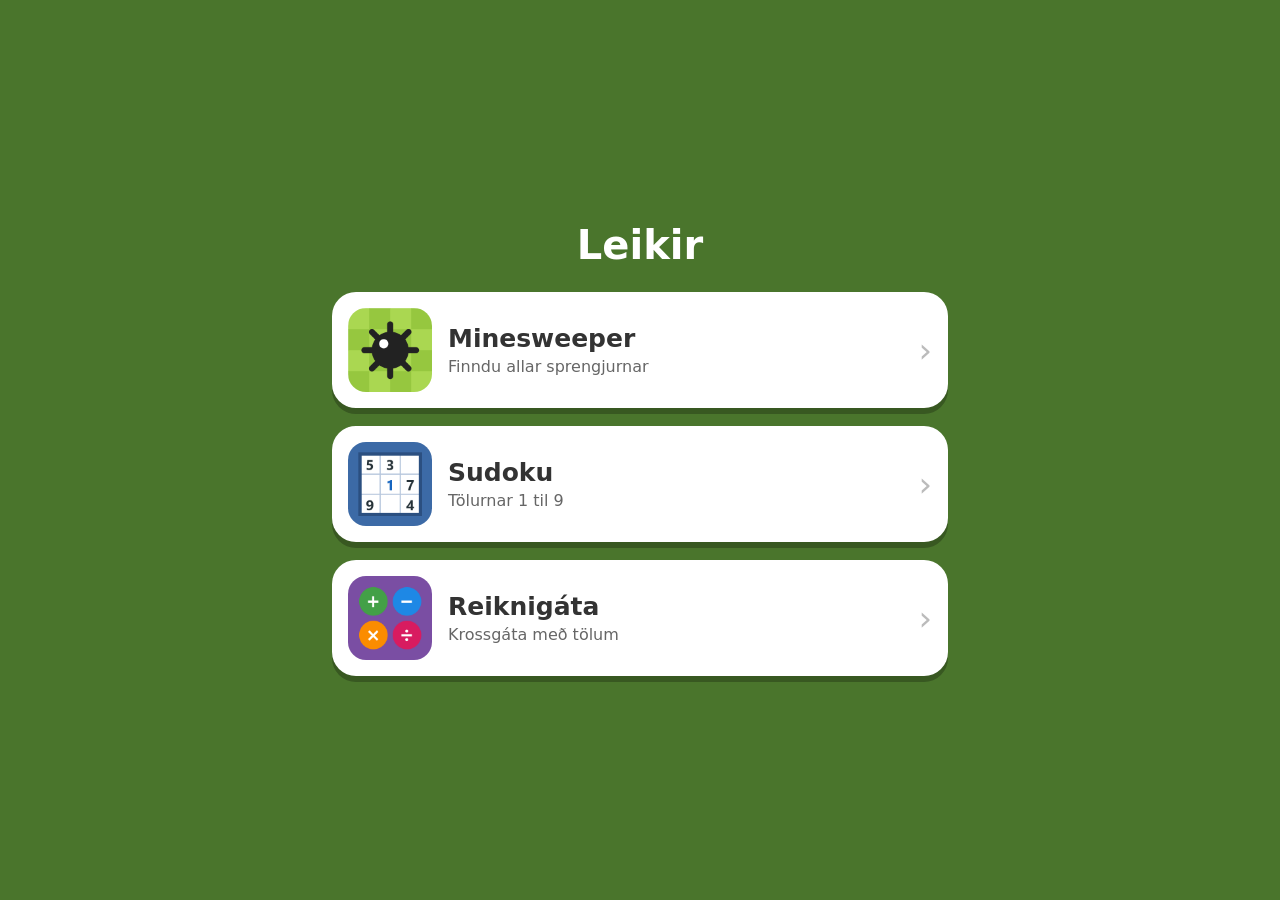
==== index.html @ 5a7bd8e1 "Shared leaderboard (off until set up); Sudoku hides mistakes until the end Leaderboard: every win in" ====
<!doctype html>
<html lang="is">
<head>
  <meta charset="utf-8">
  <meta name="viewport" content="width=device-width, initial-scale=1, maximum-scale=1, user-scalable=no, viewport-fit=cover">
  <title>Leikir</title>
  <meta name="theme-color" content="#4a752c">
  <meta name="mobile-web-app-capable" content="yes">
  <meta name="apple-mobile-web-app-capable" content="yes">
  <meta name="apple-mobile-web-app-status-bar-style" content="black-translucent">
  <meta name="apple-mobile-web-app-title" content="Leikir">
  <link rel="manifest" href="manifest.json">
  <link rel="icon" href="icons/icon-192.png">
  <link rel="apple-touch-icon" href="icons/apple-touch-icon.png">
  <link rel="stylesheet" href="common.css">
  <style>
    .start { justify-content: center; gap: 18px; }
    .start h1 { margin: 0 0 6px; text-align: center; font-size: 40px; }
    .game {
      display: flex;
      align-items: center;
      gap: 16px;
      padding: 16px;
      border-radius: 24px;
      background: #fff;
      color: #333;
      text-decoration: none;
      box-shadow: 0 6px 0 rgba(0, 0, 0, 0.25);
    }
    .game:active { transform: translateY(3px); box-shadow: 0 3px 0 rgba(0, 0, 0, 0.25); }
    .game img { width: 84px; height: 84px; border-radius: 18px; flex: none; }
    .game h2 { margin: 0 0 4px; font-size: 25px; }
    .game p { margin: 0; font-size: 16px; color: #666; }
    .game .go { margin-left: auto; font-size: 34px; color: #bbb; }
    .leaderboard {
      align-self: center;
      padding: 14px 28px;
      border-radius: 999px;
      background: #ffd54f;
      color: #5d4037;
      font-size: 20px;
      font-weight: 800;
      text-decoration: none;
      box-shadow: 0 5px 0 rgba(0, 0, 0, 0.25);
    }
    .leaderboard[hidden] { display: none; }
  </style>
</head>
<body>
  <main class="app start">
    <h1>Leikir</h1>
    <a class="game" href="namuleit/">
      <img src="icons/namuleit.png" alt="">
      <div>
        <h2>Minesweeper</h2>
        <p id="ms-note">Finndu allar sprengjurnar</p>
      </div>
      <span class="go" aria-hidden="true">›</span>
    </a>
    <a class="game" href="sudoku/">
      <img src="icons/sudoku.png" alt="">
      <div>
        <h2>Sudoku</h2>
        <p id="sd-note">Tölurnar 1 til 9</p>
      </div>
      <span class="go" aria-hidden="true">›</span>
    </a>
    <a class="game" href="reiknigata/">
      <img src="icons/reiknigata.png" alt="">
      <div>
        <h2>Reiknigáta</h2>
        <p id="rg-note">Krossgáta með tölum</p>
      </div>
      <span class="go" aria-hidden="true">›</span>
    </a>
    <a class="leaderboard" id="leaderboard" href="stigatafla/" hidden>🏅 Stigatafla</a>
  </main>

  <script src="common.js"></script>
  <script src="leaderboard-config.js"></script>
  <script src="leaderboard.js"></script>
  <script>
    // Show each game's record, or that a puzzle is waiting to be finished.
    const ms = makeRecords(makeStore('ms-'));
    const msBest = Object.keys(LEVEL_NAMES).find((lv) => ms.best(lv));
    if (msBest) $('ms-note').textContent = `🏆 ${LEVEL_NAMES[msBest]}: ${ms.best(msBest)} sek`;

    for (const prefix of ['sd', 'rg']) {
      const st = makeStore(prefix + '-');
      const rec = makeRecords(st);
      const current = st.getJSON('current', null);
      const best = Object.keys(LEVEL_NAMES).find((lv) => rec.best(lv));
      if (current && LEVEL_NAMES[current.level]) $(prefix + '-note').textContent = `▶ Halda áfram (${LEVEL_NAMES[current.level]})`;
      else if (best) $(prefix + '-note').textContent = `🏆 ${LEVEL_NAMES[best]}: ${clock(rec.best(best))}`;
    }

    $('leaderboard').hidden = !lbOn();

    registerServiceWorker('sw.js');
  </script>
</body>
</html>
---- common.css ----
/* Shared look for the start page and both games. */
:root {
  --bg: #4a752c;
}

* { box-sizing: border-box; }

html, body {
  margin: 0;
  height: 100%;
  background: var(--bg);
  overscroll-behavior: none;
}

body {
  font-family: system-ui, -apple-system, "Segoe UI", Roboto, sans-serif;
  color: #fff;
  -webkit-user-select: none;
  user-select: none;
  -webkit-touch-callout: none;
  -webkit-tap-highlight-color: transparent;
  touch-action: manipulation;
}

button { font-family: inherit; cursor: pointer; }

.app {
  height: 100vh;
  height: 100dvh;
  max-width: 640px;
  margin: 0 auto;
  display: flex;
  flex-direction: column;
  gap: 10px;
  padding:
    calc(env(safe-area-inset-top) + 10px)
    calc(env(safe-area-inset-right) + 12px)
    calc(env(safe-area-inset-bottom) + 12px)
    calc(env(safe-area-inset-left) + 12px);
}

/* Top bar: [home + stat] [centre] [stat] */
.bar {
  display: grid;
  grid-template-columns: 1fr auto 1fr;
  align-items: center;
  gap: 8px;
}
.bar-left { display: flex; align-items: center; gap: 8px; }
.bar > :last-child { justify-self: end; }

.home {
  flex: none;
  width: 44px;
  height: 44px;
  border-radius: 50%;
  display: grid;
  place-items: center;
  background: rgba(0, 0, 0, 0.2);
  color: #fff;
  font-size: 30px;
  font-weight: 700;
  line-height: 1;
  text-decoration: none;
  padding-bottom: 4px;
}
.home:active { background: rgba(0, 0, 0, 0.35); }

.stat {
  min-width: 84px;
  padding: 8px 12px;
  border-radius: 999px;
  background: rgba(0, 0, 0, 0.2);
  font-size: 20px;
  font-weight: 800;
  font-variant-numeric: tabular-nums;
  text-align: center;
  white-space: nowrap;
}

/* Difficulty + records button */
.row {
  display: flex;
  gap: 8px;
}

.levels {
  flex: 1;
  display: flex;
  gap: 4px;
  padding: 4px;
  border-radius: 999px;
  background: rgba(0, 0, 0, 0.2);
}
.levels button {
  flex: 1;
  padding: 10px 0;
  border: none;
  border-radius: 999px;
  background: transparent;
  color: #fff;
  font-size: 16px;
  font-weight: 700;
}
.levels button.active { background: #fff; color: var(--bg); }

.trophy {
  padding: 0 14px;
  border: none;
  border-radius: 999px;
  background: #ffd54f;
  color: #5d4037;
  font-size: 17px;
  font-weight: 800;
  font-variant-numeric: tabular-nums;
  white-space: nowrap;
  box-shadow: 0 4px 0 rgba(0, 0, 0, 0.25);
}
.trophy:active { transform: translateY(2px); box-shadow: 0 2px 0 rgba(0, 0, 0, 0.25); }

.board-wrap {
  flex: 1;
  min-height: 0;
  overflow: hidden;
  display: flex;
  align-items: center;
  justify-content: center;
}

.hint {
  margin: 0;
  text-align: center;
  font-size: 14px;
  opacity: 0.85;
}

/* Popups */
.overlay {
  position: fixed;
  inset: 0;
  z-index: 10;
  display: grid;
  place-items: center;
  background: rgba(0, 0, 0, 0.45);
}
.overlay[hidden] { display: none; }

.card {
  width: min(320px, 86vw);
  padding: 28px 20px;
  border-radius: 24px;
  background: #fff;
  color: #333;
  text-align: center;
  animation: pop 0.2s ease-out;
}
.card h2 { margin: 8px 0 4px; font-size: 28px; }
.card p { margin: 0 0 20px; font-size: 18px; }
.big { font-size: 64px; line-height: 1; }

.actions { display: flex; gap: 10px; justify-content: center; }

.again {
  padding: 14px 32px;
  border: none;
  border-radius: 999px;
  background: var(--bg);
  color: #fff;
  font-size: 20px;
  font-weight: 800;
}
.again.secondary { background: #e8e8e8; color: #333; }

/* Records panel */
.records {
  max-height: 86vh;
  max-height: 86dvh;
  overflow-y: auto;
}
.records table {
  width: 100%;
  margin-bottom: 16px;
  border-collapse: collapse;
  font-size: 17px;
}
.records th { font-size: 13px; color: #888; font-weight: 600; padding-bottom: 4px; }
.records td { padding: 8px 4px; border-top: 1px solid #eee; font-weight: 700; font-variant-numeric: tabular-nums; }
.records th:first-child, .records td:first-child { text-align: left; }
.records h3 { margin: 0 0 8px; font-size: 18px; text-align: left; }

.history {
  margin: 0 0 20px;
  padding: 0;
  list-style: none;
  text-align: left;
  font-size: 16px;
}
.history li {
  display: flex;
  justify-content: space-between;
  gap: 8px;
  padding: 7px 0;
  border-top: 1px solid #eee;
}
.history .when { color: #888; font-size: 14px; white-space: nowrap; }
.history .empty { color: #888; justify-content: center; }

/* Leaderboard bits: place in the win popup, and the name form */
#result-board:empty { display: none; }
#result-board { margin: -8px 0 18px; }
.board-line { margin: 0; font-size: 17px; font-weight: 700; color: #5d4037; }
.name-form { display: grid; gap: 10px; }
.name-form p { margin: 0; font-size: 16px; }
.name-form input {
  width: 100%;
  padding: 12px 14px;
  border: 2px solid #ccc;
  border-radius: 14px;
  font: inherit;
  font-size: 20px;
  text-align: center;
  -webkit-user-select: text;
  user-select: text;
}
.name-form input:focus { outline: none; border-color: var(--bg); }

.confetti {
  position: fixed;
  top: -40px;
  z-index: 20;
  font-size: 28px;
  pointer-events: none;
  animation: fall linear forwards;
}

@keyframes pop {
  from { transform: scale(0.3); }
  to { transform: scale(1); }
}
@keyframes fall {
  to { transform: translateY(110vh) rotate(360deg); }
}
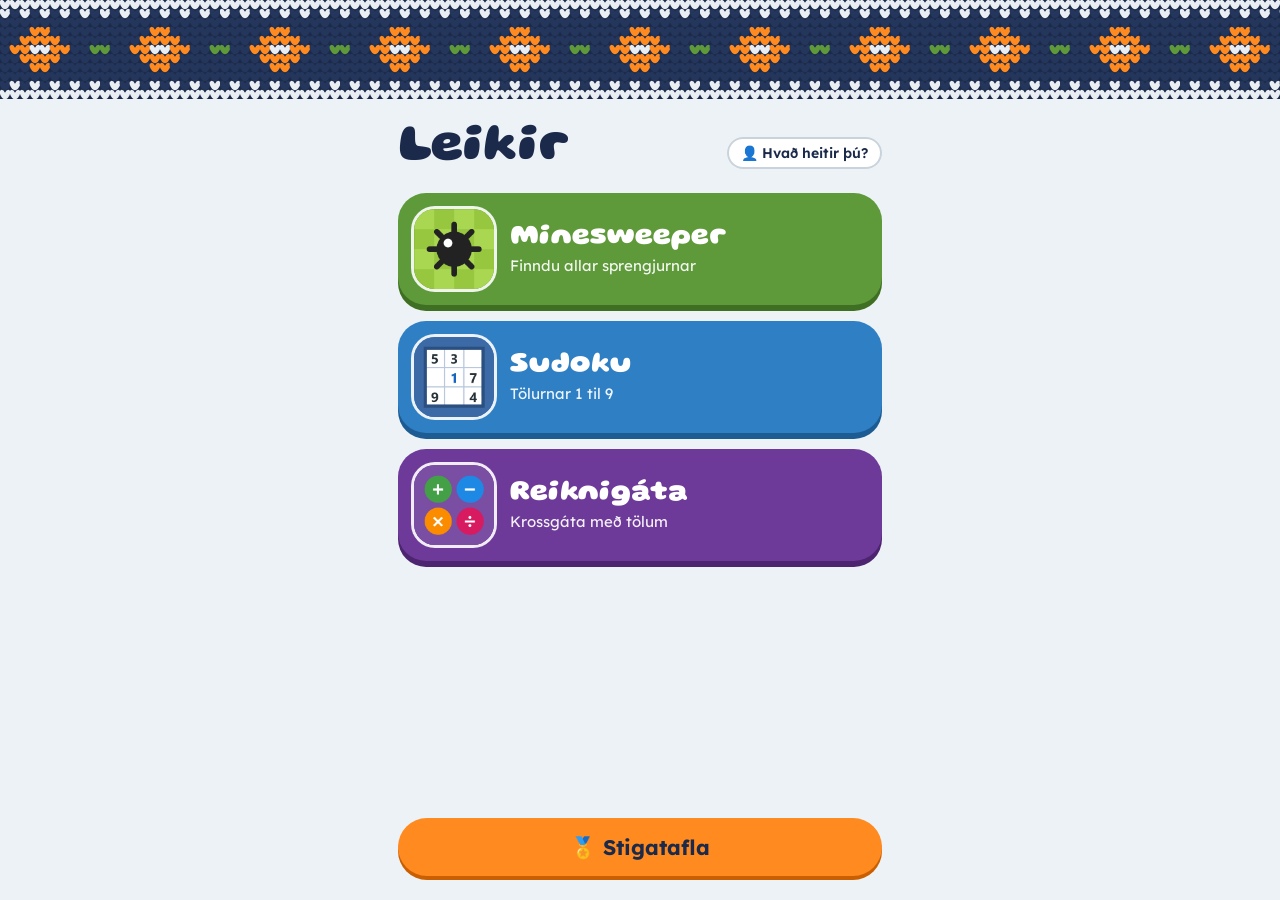
==== commit ef0a5970: "Redesign proposal: "lopapeysa" look (not for main until approved) - Knitted Icelandic-sweater yoke b" ====
--- a/index.html
+++ b/index.html
@@ -4,7 +4,7 @@
   <meta charset="utf-8">
   <meta name="viewport" content="width=device-width, initial-scale=1, maximum-scale=1, user-scalable=no, viewport-fit=cover">
   <title>Leikir</title>
-  <meta name="theme-color" content="#4a752c">
+  <meta name="theme-color" content="#1b2a4a">
   <meta name="mobile-web-app-capable" content="yes">
   <meta name="apple-mobile-web-app-capable" content="yes">
   <meta name="apple-mobile-web-app-status-bar-style" content="black-translucent">
@@ -12,74 +12,144 @@
   <link rel="manifest" href="manifest.json">
   <link rel="icon" href="icons/icon-192.png">
   <link rel="apple-touch-icon" href="icons/apple-touch-icon.png">
+  <link rel="preconnect" href="https://fonts.googleapis.com">
+  <link rel="preconnect" href="https://fonts.gstatic.com" crossorigin>
+  <link rel="stylesheet" href="https://fonts.googleapis.com/css2?family=Gluten:wght@700;800&family=Lexend:wght@400;600;700&display=swap">
   <link rel="stylesheet" href="common.css">
   <style>
-    .start { justify-content: center; gap: 18px; }
-    .start h1 { margin: 0 0 6px; text-align: center; font-size: 40px; }
-    .game {
+    body { display: flex; flex-direction: column; min-height: 100vh; min-height: 100dvh; height: auto; }
+    .yoke {
+      height: calc(var(--yoke-h, 99px) + env(safe-area-inset-top));
+      background-position: center bottom;
+    }
+
+    .home-page {
+      flex: 1;
+      width: 100%;
+      max-width: 520px;
+      margin: 0 auto;
+      padding:
+        22px
+        calc(env(safe-area-inset-right) + 18px)
+        calc(env(safe-area-inset-bottom) + 24px)
+        calc(env(safe-area-inset-left) + 18px);
+      display: flex;
+      flex-direction: column;
+      gap: 16px;
+    }
+
+    .masthead { display: flex; align-items: baseline; justify-content: space-between; gap: 12px; margin-bottom: 4px; }
+    .masthead h1 {
+      margin: 0;
+      font-family: var(--display);
+      font-size: var(--s5);
+      font-weight: 800;
+      line-height: 1;
+      letter-spacing: -0.01em;
+    }
+    .player {
+      padding: 7px 14px;
+      border: none;
+      border-radius: 999px;
+      background: #fff;
+      font-size: var(--s-1);
+      font-weight: 600;
+      box-shadow: inset 0 0 0 2px var(--wool);
+      max-width: 50%;
+      overflow: hidden;
+      text-overflow: ellipsis;
+      white-space: nowrap;
+    }
+    .player[hidden] { display: none; }
+
+    /* A game: a solid tile in the game's own colour */
+    .tile {
       display: flex;
       align-items: center;
       gap: 16px;
+      min-height: 112px;
+      padding: 16px 18px 16px 16px;
+      border-radius: 28px;
+      color: #fff;
+      text-decoration: none;
+      background: var(--c);
+      box-shadow: 0 6px 0 var(--c-dark);
+    }
+    .tile:active { transform: translateY(4px); box-shadow: 0 2px 0 var(--c-dark); }
+    .tile.ms { --c: var(--moss); --c-dark: var(--moss-dark); }
+    .tile.sd { --c: var(--glacier); --c-dark: var(--glacier-dark); }
+    .tile.rg { --c: var(--crowberry); --c-dark: var(--crowberry-dark); }
+    .tile img {
+      flex: none;
+      width: 80px;
+      height: 80px;
+      border-radius: 21px;
+      box-shadow: 0 0 0 3px rgba(255, 255, 255, 0.9);
+    }
+    .tile-text { display: grid; gap: 4px; min-width: 0; }
+    .tile-name { font-family: var(--display); font-size: 29px; font-weight: 800; line-height: 1; }
+    .tile-note { font-size: 15px; line-height: 1.3; opacity: 0.92; }
+
+    .leaderboard {
+      margin-top: auto;   /* sits at the bottom of the screen */
       padding: 16px;
-      border-radius: 24px;
-      background: #fff;
-      color: #333;
+      border-radius: 999px;
+      background: var(--puffin);
+      color: var(--night);
+      font-size: var(--s1);
+      font-weight: 700;
+      text-align: center;
       text-decoration: none;
-      box-shadow: 0 6px 0 rgba(0, 0, 0, 0.25);
+      box-shadow: var(--edge) var(--puffin-dark);
     }
-    .game:active { transform: translateY(3px); box-shadow: 0 3px 0 rgba(0, 0, 0, 0.25); }
-    .game img { width: 84px; height: 84px; border-radius: 18px; flex: none; }
-    .game h2 { margin: 0 0 4px; font-size: 25px; }
-    .game p { margin: 0; font-size: 16px; color: #666; }
-    .game .go { margin-left: auto; font-size: 34px; color: #bbb; }
-    .leaderboard {
-      align-self: center;
-      padding: 14px 28px;
-      border-radius: 999px;
-      background: #ffd54f;
-      color: #5d4037;
-      font-size: 20px;
-      font-weight: 800;
-      text-decoration: none;
-      box-shadow: 0 5px 0 rgba(0, 0, 0, 0.25);
-    }
+    .leaderboard:active { transform: translateY(3px); box-shadow: 0 1px 0 var(--puffin-dark); }
     .leaderboard[hidden] { display: none; }
   </style>
 </head>
 <body>
-  <main class="app start">
-    <h1>Leikir</h1>
-    <a class="game" href="namuleit/">
+  <div class="yoke" id="yoke" aria-hidden="true"></div>
+
+  <main class="home-page">
+    <div class="masthead">
+      <h1>Leikir</h1>
+      <button class="player" id="player" type="button" hidden></button>
+    </div>
+
+    <a class="tile ms" href="namuleit/">
       <img src="icons/namuleit.png" alt="">
-      <div>
-        <h2>Minesweeper</h2>
-        <p id="ms-note">Finndu allar sprengjurnar</p>
-      </div>
-      <span class="go" aria-hidden="true">›</span>
+      <span class="tile-text">
+        <span class="tile-name">Minesweeper</span>
+        <span class="tile-note" id="ms-note">Finndu allar sprengjurnar</span>
+      </span>
     </a>
-    <a class="game" href="sudoku/">
+    <a class="tile sd" href="sudoku/">
       <img src="icons/sudoku.png" alt="">
-      <div>
-        <h2>Sudoku</h2>
-        <p id="sd-note">Tölurnar 1 til 9</p>
-      </div>
-      <span class="go" aria-hidden="true">›</span>
+      <span class="tile-text">
+        <span class="tile-name">Sudoku</span>
+        <span class="tile-note" id="sd-note">Tölurnar 1 til 9</span>
+      </span>
     </a>
-    <a class="game" href="reiknigata/">
+    <a class="tile rg" href="reiknigata/">
       <img src="icons/reiknigata.png" alt="">
-      <div>
-        <h2>Reiknigáta</h2>
-        <p id="rg-note">Krossgáta með tölum</p>
-      </div>
-      <span class="go" aria-hidden="true">›</span>
+      <span class="tile-text">
+        <span class="tile-name">Reiknigáta</span>
+        <span class="tile-note" id="rg-note">Krossgáta með tölum</span>
+      </span>
     </a>
+
     <a class="leaderboard" id="leaderboard" href="stigatafla/" hidden>🏅 Stigatafla</a>
   </main>
+
+  <div class="overlay" id="name" hidden>
+    <div class="card" id="name-card"></div>
+  </div>
 
   <script src="common.js"></script>
   <script src="leaderboard-config.js"></script>
   <script src="leaderboard.js"></script>
   <script>
+    knitBand($('yoke'), { b: '#ff8a1f', c: '#5e9a3a' });
+
     // Show each game's record, or that a puzzle is waiting to be finished.
     const ms = makeRecords(makeStore('ms-'));
     const msBest = Object.keys(LEVEL_NAMES).find((lv) => ms.best(lv));
@@ -94,7 +164,18 @@
       else if (best) $(prefix + '-note').textContent = `🏆 ${LEVEL_NAMES[best]}: ${clock(rec.best(best))}`;
     }
 
+    // Leaderboard: the button, and who's playing on this phone.
     $('leaderboard').hidden = !lbOn();
+    const showPlayer = () => {
+      $('player').hidden = !lbOn();
+      $('player').textContent = playerName() ? `👤 ${playerName()}` : '👤 Hvað heitir þú?';
+    };
+    $('player').addEventListener('click', () => {
+      $('name-card').replaceChildren(nameForm(() => { $('name').hidden = true; showPlayer(); }, 'Hvað heitir þú?'));
+      $('name').hidden = false;
+      $('name-card').querySelector('input').focus();
+    });
+    showPlayer();
 
     registerServiceWorker('sw.js');
   </script>
--- a/common.css
+++ b/common.css
@@ -1,6 +1,38 @@
-/* Shared look for the start page and both games. */
+/* Shared look for the start page and all the games: "lopapeysa".
+   Snow-white background, night-blue wool, one colour per game, puffin orange for records.
+   The knitted yoke band (drawn by knitBand() in common.js) is the one decorative element. */
 :root {
-  --bg: #4a752c;
+  --snow: #edf2f6;
+  --night: #1b2a4a;
+  --night-soft: #4a5a78;
+  --wool: #c9d3dc;
+  --moss: #5e9a3a;
+  --moss-dark: #3f6f22;
+  --glacier: #2f7fc4;
+  --glacier-dark: #1d5b93;
+  --crowberry: #6e3a9a;
+  --crowberry-dark: #4d2470;
+  --puffin: #ff8a1f;
+  --puffin-dark: #c95f00;
+  --flag: #e5484d;
+
+  /* each game page sets --game / --game-dark to its own colour */
+  --game: var(--night);
+  --game-dark: #0f1a33;
+
+  --display: 'Gluten', 'Comic Sans MS', system-ui, sans-serif;
+  --text: 'Lexend', system-ui, -apple-system, 'Segoe UI', Roboto, sans-serif;
+
+  /* type scale, ratio 1.25 */
+  --s-1: 14px;
+  --s0: 17px;
+  --s1: 21px;
+  --s2: 26px;
+  --s3: 33px;
+  --s4: 41px;
+  --s5: 52px;
+
+  --edge: 0 4px 0;   /* toy-block bottom edge, coloured per element */
 }
 
 * { box-sizing: border-box; }
@@ -8,13 +40,14 @@
 html, body {
   margin: 0;
   height: 100%;
-  background: var(--bg);
+  background: var(--snow);
   overscroll-behavior: none;
 }
 
 body {
-  font-family: system-ui, -apple-system, "Segoe UI", Roboto, sans-serif;
-  color: #fff;
+  font-family: var(--text);
+  font-size: var(--s0);
+  color: var(--night);
   -webkit-user-select: none;
   user-select: none;
   -webkit-touch-callout: none;
@@ -22,7 +55,21 @@
   touch-action: manipulation;
 }
 
-button { font-family: inherit; cursor: pointer; }
+/* Behind the phone's clock and battery (iPhone draws them in white over the page) */
+body::before {
+  content: '';
+  position: fixed;
+  top: 0;
+  left: 0;
+  right: 0;
+  z-index: 5;
+  height: env(safe-area-inset-top);
+  background: var(--night);
+  pointer-events: none;
+}
+
+button { font-family: inherit; color: inherit; cursor: pointer; }
+:focus-visible { outline: 3px solid var(--puffin); outline-offset: 2px; }
 
 .app {
   height: 100vh;
@@ -39,6 +86,15 @@
     calc(env(safe-area-inset-left) + 12px);
 }
 
+/* The knitted band */
+.yoke {
+  flex: none;
+  height: var(--yoke-h, 99px);
+  background-color: var(--night);
+  background-repeat: repeat-x;
+  background-position: center top;
+}
+
 /* Top bar: [home + stat] [centre] [stat] */
 .bar {
   display: grid;
@@ -56,27 +112,43 @@
   border-radius: 50%;
   display: grid;
   place-items: center;
-  background: rgba(0, 0, 0, 0.2);
-  color: #fff;
+  background: #fff;
+  color: var(--night);
   font-size: 30px;
   font-weight: 700;
   line-height: 1;
   text-decoration: none;
   padding-bottom: 4px;
-}
-.home:active { background: rgba(0, 0, 0, 0.35); }
+  box-shadow: var(--edge) var(--wool);
+}
+.home:active { transform: translateY(3px); box-shadow: 0 1px 0 var(--wool); }
 
 .stat {
   min-width: 84px;
   padding: 8px 12px;
   border-radius: 999px;
-  background: rgba(0, 0, 0, 0.2);
-  font-size: 20px;
-  font-weight: 800;
+  background: #fff;
+  color: var(--night);
+  font-size: var(--s0);
+  font-weight: 700;
   font-variant-numeric: tabular-nums;
   text-align: center;
   white-space: nowrap;
-}
+  box-shadow: inset 0 0 0 2px var(--wool);
+}
+
+/* Round "new game" button (Minesweeper's face, the 🔄 in the puzzles) */
+.face, .new {
+  width: 56px;
+  height: 56px;
+  border: none;
+  border-radius: 50%;
+  background: var(--puffin);
+  font-size: 30px;
+  line-height: 1;
+  box-shadow: var(--edge) var(--puffin-dark);
+}
+.face:active, .new:active { transform: translateY(3px); box-shadow: 0 1px 0 var(--puffin-dark); }
 
 /* Difficulty + records button */
 .row {
@@ -90,7 +162,7 @@
   gap: 4px;
   padding: 4px;
   border-radius: 999px;
-  background: rgba(0, 0, 0, 0.2);
+  background: #dfe7ee;
 }
 .levels button {
   flex: 1;
@@ -98,25 +170,30 @@
   border: none;
   border-radius: 999px;
   background: transparent;
+  color: var(--night-soft);
+  font-size: 16px;
+  font-weight: 600;
+}
+.levels button.active {
+  background: var(--game);
   color: #fff;
-  font-size: 16px;
-  font-weight: 700;
-}
-.levels button.active { background: #fff; color: var(--bg); }
+  font-weight: 700;
+  box-shadow: 0 3px 0 var(--game-dark);
+}
 
 .trophy {
   padding: 0 14px;
   border: none;
   border-radius: 999px;
-  background: #ffd54f;
-  color: #5d4037;
+  background: var(--puffin);
+  color: var(--night);
   font-size: 17px;
-  font-weight: 800;
+  font-weight: 700;
   font-variant-numeric: tabular-nums;
   white-space: nowrap;
-  box-shadow: 0 4px 0 rgba(0, 0, 0, 0.25);
-}
-.trophy:active { transform: translateY(2px); box-shadow: 0 2px 0 rgba(0, 0, 0, 0.25); }
+  box-shadow: var(--edge) var(--puffin-dark);
+}
+.trophy:active { transform: translateY(3px); box-shadow: 0 1px 0 var(--puffin-dark); }
 
 .board-wrap {
   flex: 1;
@@ -130,8 +207,8 @@
 .hint {
   margin: 0;
   text-align: center;
-  font-size: 14px;
-  opacity: 0.85;
+  font-size: var(--s-1);
+  color: var(--night-soft);
 }
 
 /* Popups */
@@ -141,88 +218,95 @@
   z-index: 10;
   display: grid;
   place-items: center;
-  background: rgba(0, 0, 0, 0.45);
+  background: rgba(27, 42, 74, 0.55);
 }
 .overlay[hidden] { display: none; }
 
 .card {
-  width: min(320px, 86vw);
-  padding: 28px 20px;
-  border-radius: 24px;
+  width: min(330px, 88vw);
+  padding: 26px 22px 24px;
+  border-radius: 28px;
   background: #fff;
-  color: #333;
+  color: var(--night);
   text-align: center;
+  box-shadow: 0 8px 0 var(--game-dark);
   animation: pop 0.2s ease-out;
 }
-.card h2 { margin: 8px 0 4px; font-size: 28px; }
-.card p { margin: 0 0 20px; font-size: 18px; }
-.big { font-size: 64px; line-height: 1; }
+.card h2 { margin: 10px 0 6px; font-family: var(--display); font-size: var(--s3); font-weight: 800; line-height: 1.05; }
+.card p { margin: 0 0 20px; font-size: var(--s0); line-height: 1.45; color: var(--night-soft); }
+.big { font-size: 60px; line-height: 1; }
 
 .actions { display: flex; gap: 10px; justify-content: center; }
 
 .again {
-  padding: 14px 32px;
+  padding: 14px 30px;
   border: none;
   border-radius: 999px;
-  background: var(--bg);
-  color: #fff;
-  font-size: 20px;
-  font-weight: 800;
-}
-.again.secondary { background: #e8e8e8; color: #333; }
+  background: var(--puffin);
+  color: var(--night);
+  font-size: var(--s1);
+  font-weight: 700;
+  box-shadow: var(--edge) var(--puffin-dark);
+}
+.again:active { transform: translateY(3px); box-shadow: 0 1px 0 var(--puffin-dark); }
+.again.secondary { background: #e6ecf1; color: var(--night); box-shadow: var(--edge) var(--wool); }
 
 /* Records panel */
 .records {
   max-height: 86vh;
   max-height: 86dvh;
   overflow-y: auto;
-}
+  text-align: left;
+}
+.records h2 { text-align: center; }
 .records table {
   width: 100%;
-  margin-bottom: 16px;
+  margin-bottom: 18px;
   border-collapse: collapse;
-  font-size: 17px;
-}
-.records th { font-size: 13px; color: #888; font-weight: 600; padding-bottom: 4px; }
-.records td { padding: 8px 4px; border-top: 1px solid #eee; font-weight: 700; font-variant-numeric: tabular-nums; }
+  font-size: var(--s0);
+}
+.records th { font-size: var(--s-1); color: var(--night-soft); font-weight: 600; padding-bottom: 6px; text-align: right; }
+.records td { padding: 9px 4px; border-top: 2px solid var(--snow); font-weight: 700; font-variant-numeric: tabular-nums; text-align: right; }
 .records th:first-child, .records td:first-child { text-align: left; }
-.records h3 { margin: 0 0 8px; font-size: 18px; text-align: left; }
+.records h3 { margin: 0 0 6px; font-size: var(--s0); font-weight: 700; }
 
 .history {
-  margin: 0 0 20px;
+  margin: 0 0 22px;
   padding: 0;
   list-style: none;
-  text-align: left;
-  font-size: 16px;
 }
 .history li {
-  display: flex;
-  justify-content: space-between;
-  gap: 8px;
-  padding: 7px 0;
-  border-top: 1px solid #eee;
-}
-.history .when { color: #888; font-size: 14px; white-space: nowrap; }
-.history .empty { color: #888; justify-content: center; }
+  display: grid;
+  grid-template-columns: 1fr auto;
+  column-gap: 10px;
+  padding: 8px 0;
+  border-top: 2px solid var(--snow);
+}
+.history .what { font-weight: 600; }
+.history .value { font-weight: 700; font-variant-numeric: tabular-nums; text-align: right; }
+.history .when { grid-column: 1 / -1; font-size: var(--s-1); color: var(--night-soft); }
+.history .empty { display: block; color: var(--night-soft); text-align: center; }
+.records .again { display: block; margin: 0 auto; }
 
 /* Leaderboard bits: place in the win popup, and the name form */
 #result-board:empty { display: none; }
-#result-board { margin: -8px 0 18px; }
-.board-line { margin: 0; font-size: 17px; font-weight: 700; color: #5d4037; }
-.name-form { display: grid; gap: 10px; }
-.name-form p { margin: 0; font-size: 16px; }
+#result-board { margin: -6px 0 20px; }
+.board-line { margin: 0; font-size: var(--s0); font-weight: 700; color: var(--puffin-dark); }
+.name-form { display: grid; gap: 12px; }
+.name-form p { margin: 0; font-size: var(--s0); color: var(--night); }
 .name-form input {
   width: 100%;
   padding: 12px 14px;
-  border: 2px solid #ccc;
-  border-radius: 14px;
+  border: 2px solid var(--wool);
+  border-radius: 16px;
   font: inherit;
-  font-size: 20px;
+  font-size: var(--s1);
   text-align: center;
+  color: var(--night);
   -webkit-user-select: text;
   user-select: text;
 }
-.name-form input:focus { outline: none; border-color: var(--bg); }
+.name-form input:focus { outline: none; border-color: var(--game); }
 
 .confetti {
   position: fixed;
@@ -240,3 +324,8 @@
 @keyframes fall {
   to { transform: translateY(110vh) rotate(360deg); }
 }
+
+@media (prefers-reduced-motion: reduce) {
+  *, *::before, *::after { animation-duration: 0.01ms !important; animation-iteration-count: 1 !important; transition: none !important; }
+  .confetti { display: none; }
+}
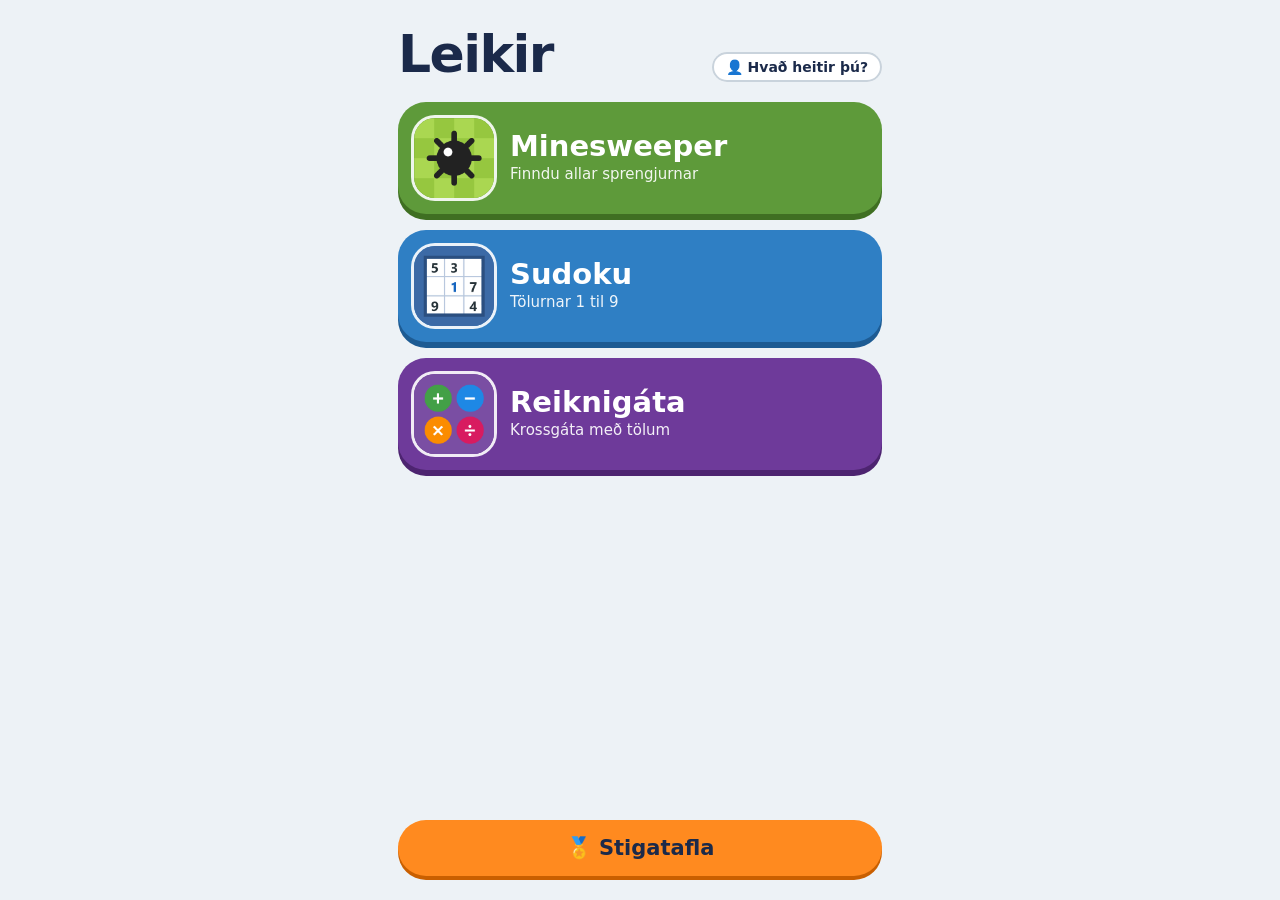
==== commit 404c9ffe: "Redesign: drop the knitted band and the web fonts Back to the phone's own font (San Francisco / Robo" ====
--- a/index.html
+++ b/index.html
@@ -2,7 +2,7 @@
 <html lang="is">
 <head>
   <meta charset="utf-8">
-  <meta name="viewport" content="width=device-width, initial-scale=1, maximum-scale=1, user-scalable=no, viewport-fit=cover">
+  <meta name="viewport" content="width=device-width, initial-scale=1, viewport-fit=cover, interactive-widget=resizes-content">
   <title>Leikir</title>
   <meta name="theme-color" content="#1b2a4a">
   <meta name="mobile-web-app-capable" content="yes">
@@ -12,24 +12,16 @@
   <link rel="manifest" href="manifest.json">
   <link rel="icon" href="icons/icon-192.png">
   <link rel="apple-touch-icon" href="icons/apple-touch-icon.png">
-  <link rel="preconnect" href="https://fonts.googleapis.com">
-  <link rel="preconnect" href="https://fonts.gstatic.com" crossorigin>
-  <link rel="stylesheet" href="https://fonts.googleapis.com/css2?family=Gluten:wght@700;800&family=Lexend:wght@400;600;700&display=swap">
   <link rel="stylesheet" href="common.css">
   <style>
     body { display: flex; flex-direction: column; min-height: 100vh; min-height: 100dvh; height: auto; }
-    .yoke {
-      height: calc(var(--yoke-h, 99px) + env(safe-area-inset-top));
-      background-position: center bottom;
-    }
-
     .home-page {
       flex: 1;
       width: 100%;
       max-width: 520px;
       margin: 0 auto;
       padding:
-        22px
+        calc(env(safe-area-inset-top) + 28px)
         calc(env(safe-area-inset-right) + 18px)
         calc(env(safe-area-inset-bottom) + 24px)
         calc(env(safe-area-inset-left) + 18px);
@@ -45,7 +37,7 @@
       font-size: var(--s5);
       font-weight: 800;
       line-height: 1;
-      letter-spacing: -0.01em;
+      letter-spacing: -0.03em;
     }
     .player {
       padding: 7px 14px;
@@ -107,8 +99,6 @@
   </style>
 </head>
 <body>
-  <div class="yoke" id="yoke" aria-hidden="true"></div>
-
   <main class="home-page">
     <div class="masthead">
       <h1>Leikir</h1>
@@ -148,7 +138,6 @@
   <script src="leaderboard-config.js"></script>
   <script src="leaderboard.js"></script>
   <script>
-    knitBand($('yoke'), { b: '#ff8a1f', c: '#5e9a3a' });
 
     // Show each game's record, or that a puzzle is waiting to be finished.
     const ms = makeRecords(makeStore('ms-'));
--- a/common.css
+++ b/common.css
@@ -1,6 +1,6 @@
-/* Shared look for the start page and all the games: "lopapeysa".
-   Snow-white background, night-blue wool, one colour per game, puffin orange for records.
-   The knitted yoke band (drawn by knitBand() in common.js) is the one decorative element. */
+/* Shared look for the start page and all the games.
+   Snow-white background, night-blue text, one colour per game, puffin orange for records.
+   The phone's own font throughout. */
 :root {
   --snow: #edf2f6;
   --night: #1b2a4a;
@@ -20,8 +20,9 @@
   --game: var(--night);
   --game-dark: #0f1a33;
 
-  --display: 'Gluten', 'Comic Sans MS', system-ui, sans-serif;
-  --text: 'Lexend', system-ui, -apple-system, 'Segoe UI', Roboto, sans-serif;
+  /* the phone's own font: San Francisco on iPhone, Roboto on Android */
+  --text: system-ui, -apple-system, 'Segoe UI', Roboto, sans-serif;
+  --display: var(--text);
 
   /* type scale, ratio 1.25 */
   --s-1: 14px;
@@ -33,26 +34,43 @@
   --s5: 52px;
 
   --edge: 0 4px 0;   /* toy-block bottom edge, coloured per element */
+
+  /* motion: one strong ease-out for everything that responds to a tap */
+  --ease-out: cubic-bezier(0.23, 1, 0.32, 1);
+  --press: 140ms;
 }
 
 * { box-sizing: border-box; }
+
+html {
+  -webkit-tap-highlight-color: transparent;
+  -webkit-text-size-adjust: 100%;   /* no font inflation in landscape */
+}
 
 html, body {
   margin: 0;
   height: 100%;
   background: var(--snow);
-  overscroll-behavior: none;
+  overscroll-behavior: none;        /* no pull-to-refresh or page bounce: this is an app */
 }
 
 body {
   font-family: var(--text);
   font-size: var(--s0);
   color: var(--night);
+  touch-action: manipulation;       /* no double-tap zoom, no tap delay; pinch zoom still works */
+}
+
+/* The game screens are all controls, and long-press is a game move (flagging), so nothing
+   there should select or pop a callout. Content people may want to copy stays selectable. */
+.app, .home-page, button, a, img {
   -webkit-user-select: none;
   user-select: none;
   -webkit-touch-callout: none;
-  -webkit-tap-highlight-color: transparent;
-  touch-action: manipulation;
+}
+.history, .records td, .card p, .list, .status {
+  -webkit-user-select: text;
+  user-select: text;
 }
 
 /* Behind the phone's clock and battery (iPhone draws them in white over the page) */
@@ -69,6 +87,16 @@
 }
 
 button { font-family: inherit; color: inherit; cursor: pointer; }
+
+/* Everything pressable sinks onto its bottom edge at once (:active has no delay) and
+   springs back on release with the same short ease-out. */
+.home, .face, .new, .trophy, .again, .tile, .leaderboard, .refresh, .mode,
+.pad button, .signs button, .levels button {
+  transition:
+    transform var(--press) var(--ease-out),
+    box-shadow var(--press) var(--ease-out),
+    background-color var(--press) ease;
+}
 :focus-visible { outline: 3px solid var(--puffin); outline-offset: 2px; }
 
 .app {
@@ -86,15 +114,6 @@
     calc(env(safe-area-inset-left) + 12px);
 }
 
-/* The knitted band */
-.yoke {
-  flex: none;
-  height: var(--yoke-h, 99px);
-  background-color: var(--night);
-  background-repeat: repeat-x;
-  background-position: center top;
-}
-
 /* Top bar: [home + stat] [centre] [stat] */
 .bar {
   display: grid;
@@ -174,6 +193,7 @@
   font-size: 16px;
   font-weight: 600;
 }
+.levels button:active:not(.active) { background: rgba(27, 42, 74, 0.1); }   /* feedback the moment a finger lands */
 .levels button.active {
   background: var(--game);
   color: #fff;
@@ -193,6 +213,7 @@
   white-space: nowrap;
   box-shadow: var(--edge) var(--puffin-dark);
 }
+.player:active, .me:active { background: #e6ecf1; }   /* the name chips on the start page and leaderboard */
 .trophy:active { transform: translateY(3px); box-shadow: 0 1px 0 var(--puffin-dark); }
 
 .board-wrap {
@@ -219,6 +240,7 @@
   display: grid;
   place-items: center;
   background: rgba(27, 42, 74, 0.55);
+  animation: fade 180ms ease-out;
 }
 .overlay[hidden] { display: none; }
 
@@ -230,7 +252,7 @@
   color: var(--night);
   text-align: center;
   box-shadow: 0 8px 0 var(--game-dark);
-  animation: pop 0.2s ease-out;
+  animation: pop 220ms var(--ease-out);
 }
 .card h2 { margin: 10px 0 6px; font-family: var(--display); font-size: var(--s3); font-weight: 800; line-height: 1.05; }
 .card p { margin: 0 0 20px; font-size: var(--s0); line-height: 1.45; color: var(--night-soft); }
@@ -256,6 +278,7 @@
   max-height: 86vh;
   max-height: 86dvh;
   overflow-y: auto;
+  overscroll-behavior: contain;
   text-align: left;
 }
 .records h2 { text-align: center; }
@@ -317,15 +340,21 @@
   animation: fall linear forwards;
 }
 
+/* Popups and newly placed numbers/flags arrive from almost full size, never from nothing */
 @keyframes pop {
-  from { transform: scale(0.3); }
-  to { transform: scale(1); }
+  from { opacity: 0; transform: scale(0.94); }
+  to { opacity: 1; transform: scale(1); }
+}
+@keyframes fade {
+  from { opacity: 0; }
 }
 @keyframes fall {
   to { transform: translateY(110vh) rotate(360deg); }
 }
 
+/* Reduced motion: keep the fades (they help show what changed), drop zooms, wobbles and confetti */
 @media (prefers-reduced-motion: reduce) {
-  *, *::before, *::after { animation-duration: 0.01ms !important; animation-iteration-count: 1 !important; transition: none !important; }
+  .card, .cell span, .cell.placed, .num.pop { animation-name: fade; }
+  .cell.peek, .signs button.shake { animation: none; }
   .confetti { display: none; }
 }
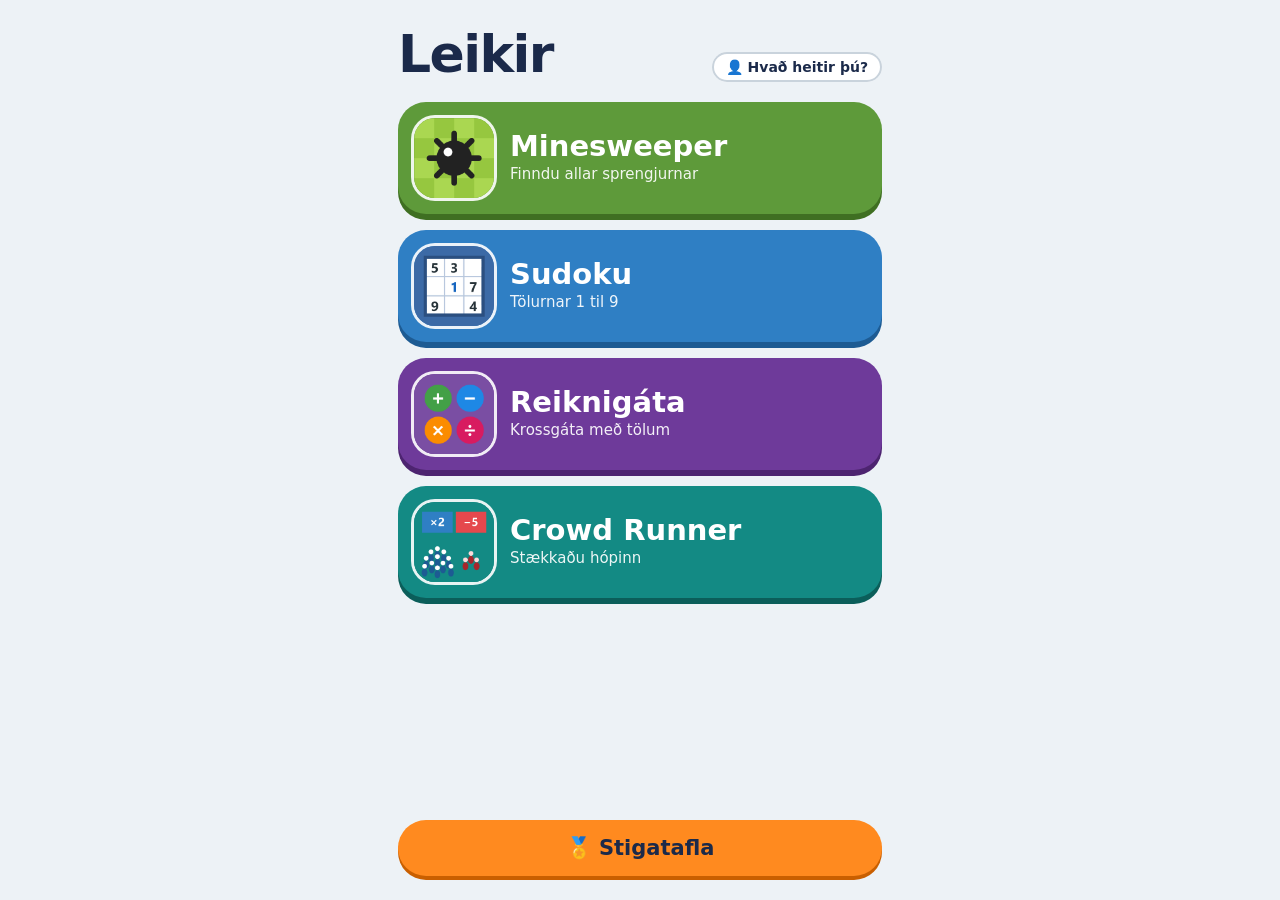
==== commit 2b12b083: "Add Crowd Runner (not on main until approved) A crowd-runner game: the group runs forward on a road " ====
--- a/index.html
+++ b/index.html
@@ -71,6 +71,7 @@
     .tile.ms { --c: var(--moss); --c-dark: var(--moss-dark); }
     .tile.sd { --c: var(--glacier); --c-dark: var(--glacier-dark); }
     .tile.rg { --c: var(--crowberry); --c-dark: var(--crowberry-dark); }
+    .tile.cr { --c: var(--lagoon); --c-dark: var(--lagoon-dark); }
     .tile img {
       flex: none;
       width: 80px;
@@ -126,6 +127,13 @@
         <span class="tile-note" id="rg-note">Krossgáta með tölum</span>
       </span>
     </a>
+    <a class="tile cr" href="crowd/">
+      <img src="icons/crowd.png" alt="">
+      <span class="tile-text">
+        <span class="tile-name">Crowd Runner</span>
+        <span class="tile-note" id="cr-note">Stækkaðu hópinn</span>
+      </span>
+    </a>
 
     <a class="leaderboard" id="leaderboard" href="stigatafla/" hidden>🏅 Stigatafla</a>
   </main>
@@ -153,6 +161,10 @@
       else if (best) $(prefix + '-note').textContent = `🏆 ${LEVEL_NAMES[best]}: ${clock(rec.best(best))}`;
     }
 
+    const cr = makeRecords(makeStore('cr-'), { higher: true });
+    const crBest = Object.keys(LEVEL_NAMES).find((lv) => cr.best(lv));
+    if (crBest) $('cr-note').textContent = `🏆 ${LEVEL_NAMES[crBest]}: ${cr.best(crBest)} eftir`;
+
     // Leaderboard: the button, and who's playing on this phone.
     $('leaderboard').hidden = !lbOn();
     const showPlayer = () => {
--- a/common.css
+++ b/common.css
@@ -12,6 +12,8 @@
   --glacier-dark: #1d5b93;
   --crowberry: #6e3a9a;
   --crowberry-dark: #4d2470;
+  --lagoon: #138a84;
+  --lagoon-dark: #0b5e5a;
   --puffin: #ff8a1f;
   --puffin-dark: #c95f00;
   --flag: #e5484d;
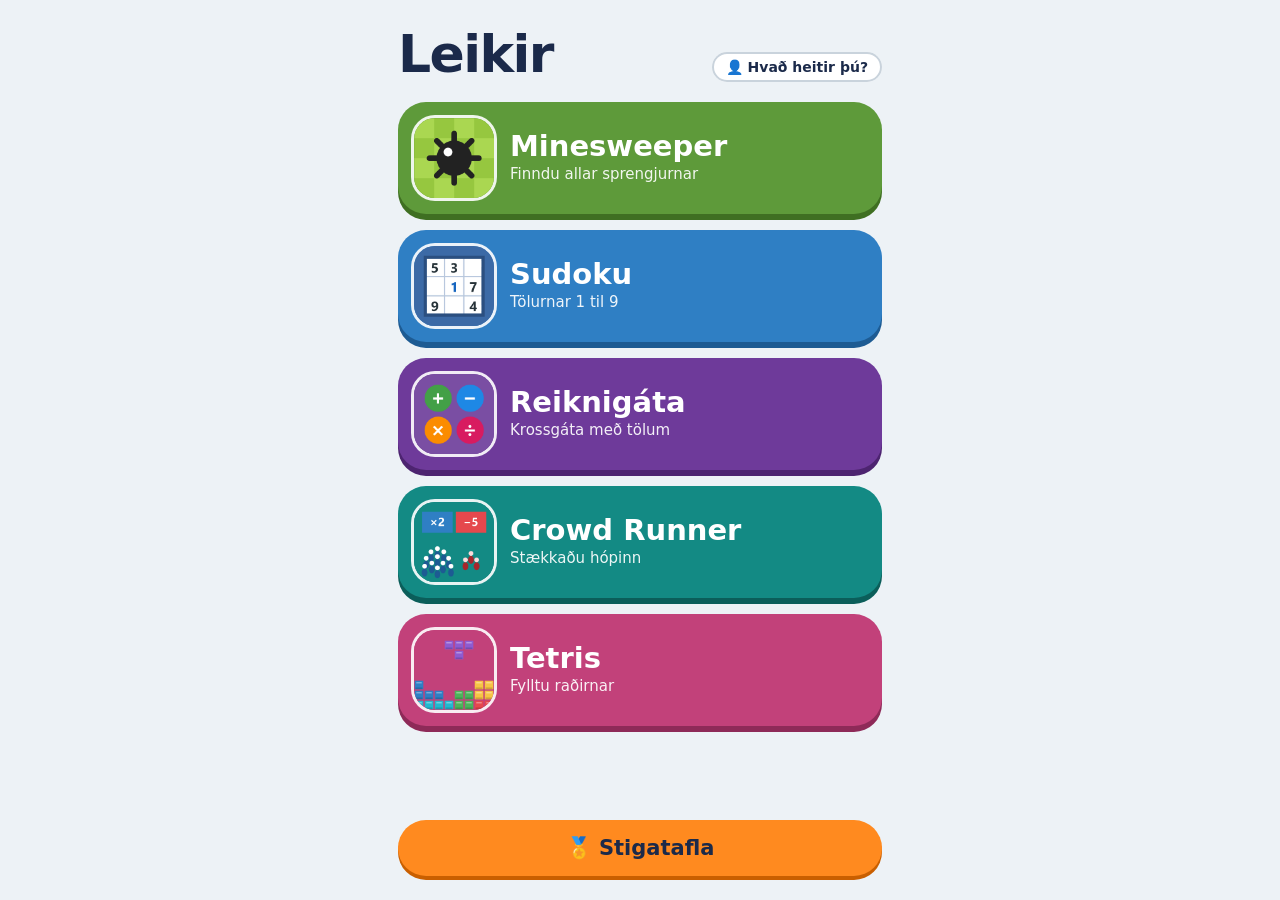
==== commit e51e78a7: "Add Tetris (not on main until approved) Easy/medium/hard set the starting speed (1, 4, 8), and it sp" ====
--- a/index.html
+++ b/index.html
@@ -72,6 +72,7 @@
     .tile.sd { --c: var(--glacier); --c-dark: var(--glacier-dark); }
     .tile.rg { --c: var(--crowberry); --c-dark: var(--crowberry-dark); }
     .tile.cr { --c: var(--lagoon); --c-dark: var(--lagoon-dark); }
+    .tile.tt { --c: var(--heather); --c-dark: var(--heather-dark); }
     .tile img {
       flex: none;
       width: 80px;
@@ -134,6 +135,13 @@
         <span class="tile-note" id="cr-note">Stækkaðu hópinn</span>
       </span>
     </a>
+    <a class="tile tt" href="tetris/">
+      <img src="icons/tetris.png" alt="">
+      <span class="tile-text">
+        <span class="tile-name">Tetris</span>
+        <span class="tile-note" id="tt-note">Fylltu raðirnar</span>
+      </span>
+    </a>
 
     <a class="leaderboard" id="leaderboard" href="stigatafla/" hidden>🏅 Stigatafla</a>
   </main>
@@ -161,9 +169,18 @@
       else if (best) $(prefix + '-note').textContent = `🏆 ${LEVEL_NAMES[best]}: ${clock(rec.best(best))}`;
     }
 
-    const cr = makeRecords(makeStore('cr-'), { higher: true });
-    const crBest = Object.keys(LEVEL_NAMES).find((lv) => cr.best(lv));
-    if (crBest) $('cr-note').textContent = `🏆 ${LEVEL_NAMES[crBest]}: ${cr.best(crBest)} eftir`;
+    const crProgress = makeStore('cr-').getJSON('progress', null);
+    if (crProgress && crProgress.unlocked) {
+      const stars = Object.values(crProgress.stars || {}).reduce((a, b) => a + b, 0);
+      $('cr-note').textContent = `Borð ${crProgress.unlocked}${stars ? `, ⭐ ${stars}` : ''}`;
+    }
+
+    const tt = makeStore('tt-');
+    const ttCurrent = tt.getJSON('current', null);
+    const ttRecords = makeRecords(tt, { higher: true });
+    const ttBest = Object.keys(LEVEL_NAMES).find((lv) => ttRecords.best(lv));
+    if (ttCurrent && LEVEL_NAMES[ttCurrent.level]) $('tt-note').textContent = `▶ Halda áfram (${LEVEL_NAMES[ttCurrent.level]})`;
+    else if (ttBest) $('tt-note').textContent = `🏆 ${LEVEL_NAMES[ttBest]}: ${ttRecords.best(ttBest)} stig`;
 
     // Leaderboard: the button, and who's playing on this phone.
     $('leaderboard').hidden = !lbOn();
--- a/common.css
+++ b/common.css
@@ -14,6 +14,8 @@
   --crowberry-dark: #4d2470;
   --lagoon: #138a84;
   --lagoon-dark: #0b5e5a;
+  --heather: #c2417a;
+  --heather-dark: #8e2a58;
   --puffin: #ff8a1f;
   --puffin-dark: #c95f00;
   --flag: #e5484d;
